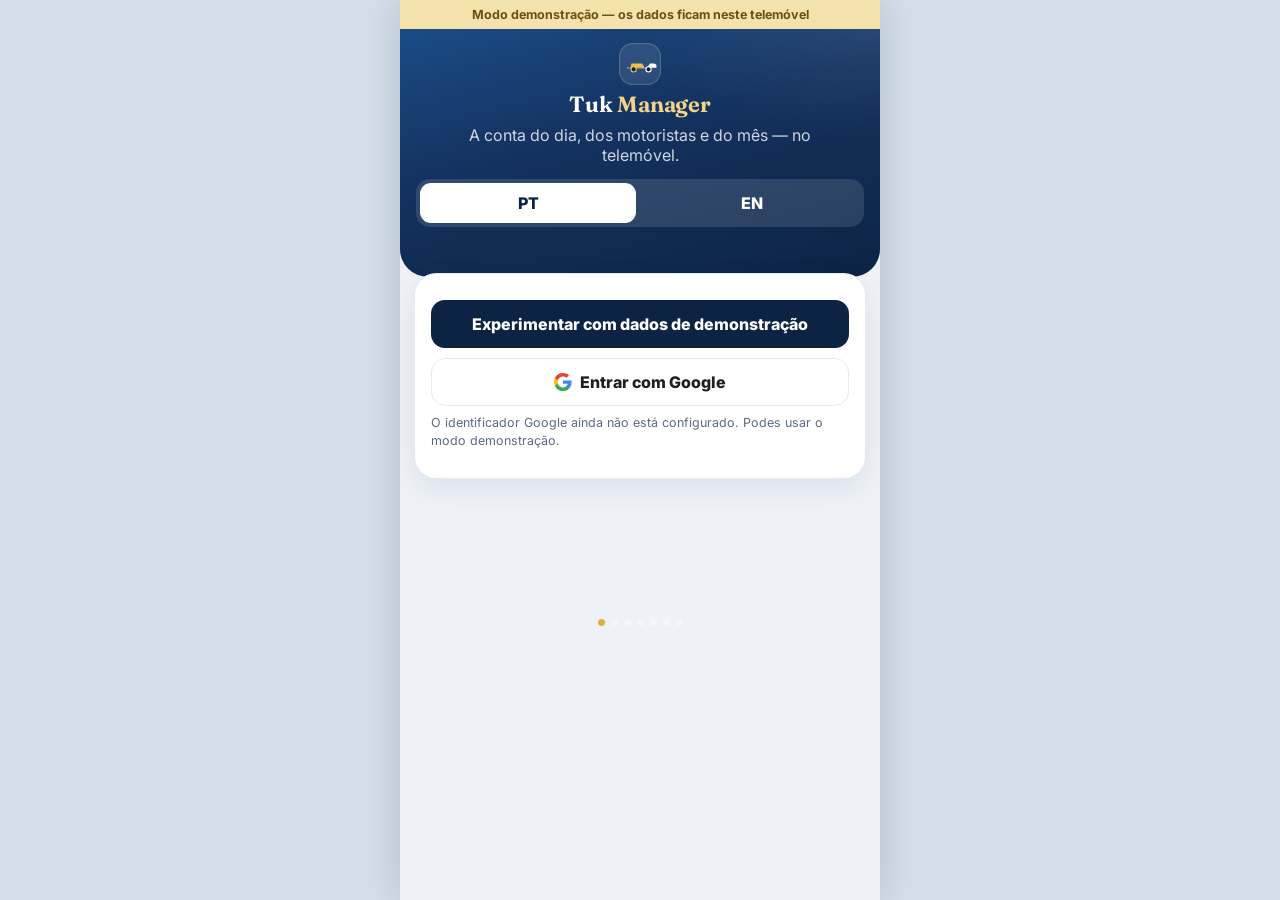
==== manager/index.html @ dd667d5a "Adiciona o Tuk Manager como PWA separada em /manager/. O service worker do Voyager deixa de intercep" ====
<!doctype html>
<html lang="pt-PT">
<head>
  <meta charset="utf-8">
  <meta name="viewport" content="width=device-width, initial-scale=1, viewport-fit=cover">
  <meta name="theme-color" content="#0c2344">
  <meta name="mobile-web-app-capable" content="yes">
  <meta name="apple-mobile-web-app-capable" content="yes">
  <meta name="apple-mobile-web-app-status-bar-style" content="black-translucent">
  <meta name="apple-mobile-web-app-title" content="Tuk Manager">
  <meta name="robots" content="noindex">
  <title>Tuk Manager</title>
  <link rel="manifest" href="manifest.webmanifest">
  <link rel="icon" type="image/png" sizes="32x32" href="icons/favicon-32.png">
  <link rel="apple-touch-icon" href="icons/apple-touch-icon.png">
  <link rel="preconnect" href="https://fonts.googleapis.com">
  <link rel="preconnect" href="https://fonts.gstatic.com" crossorigin>
  <link href="https://fonts.googleapis.com/css2?family=Fraunces:opsz,wght@9..144,560;9..144,650&family=Inter:wght@400;500;600;700;800&display=swap" rel="stylesheet">
  <link rel="stylesheet" href="css/app.css">
</head>
<body>
  <div id="app"><div class="boot"><p>Tuk Manager</p></div></div>
  <script src="config.js"></script>
  <script src="js/calc.js"></script>
  <script src="js/format.js"></script>
  <script src="js/i18n.js"></script>
  <script src="js/store.js"></script>
  <script src="js/google.js"></script>
  <script src="js/app.js"></script>
  <script>
    if ('serviceWorker' in navigator && (location.protocol === 'https:' || location.hostname === 'localhost' || location.hostname === '127.0.0.1')) {
      navigator.serviceWorker.register('./sw.js', { scope: './' }).then(function (reg) {
        if (reg.active) reg.active.postMessage({ type: 'claim' });
      }).catch(function () {});
      navigator.serviceWorker.addEventListener('controllerchange', function () {
        var c = navigator.serviceWorker.controller;
        if (c && c.scriptURL.indexOf('/manager/') === -1) {
          navigator.serviceWorker.getRegistration('./').then(function (reg) {
            if (reg && reg.active) reg.active.postMessage({ type: 'claim' });
          });
        }
      });
    }
  </script>
</body>
</html>
---- manager/css/app.css ----
:root{
  --navy:#0c2344;--navy-2:#14325f;--navy-3:#1b4178;--ink:#14233b;--muted:#5c6b82;--soft:#8b97a8;
  --line:#e6ebf2;--bg:#eef2f7;--card:#fff;--gold:#e0b03a;--gold-2:#f3d48a;--gold-d:#8a6410;
  --gold-bg:#fff8ec;--red:#b42318;--red-bg:#fdeceb;--amber:#9a6708;--amber-bg:#fff4df;
  --green:#0e7a4b;--green-bg:#e7f6ef;--shadow:0 10px 28px rgba(16,40,80,.08);
  --nav:64px;--safe-b:env(safe-area-inset-bottom,0px);--safe-t:env(safe-area-inset-top,0px);
  --serif:'Fraunces',Georgia,serif;--sans:'Inter',system-ui,-apple-system,'Segoe UI',sans-serif;
}
*{box-sizing:border-box;-webkit-tap-highlight-color:transparent}
html,body{margin:0;background:#d5deea;color:var(--ink);font-family:var(--sans);font-size:16px}
body{min-height:100dvh}
button,input,select,textarea{font:inherit;color:inherit}
button{cursor:pointer;border:0;background:none;padding:0}
img,svg{max-width:100%}
#app{max-width:480px;margin:0 auto;min-height:100dvh;background:var(--bg);position:relative;box-shadow:0 0 40px rgba(10,30,60,.16);overflow-x:hidden}
.boot{min-height:100dvh;display:grid;place-items:center;background:var(--navy);color:#fff;font-family:var(--serif);font-size:28px}
.boot p{margin:8px 0 0}
.spinner{width:36px;height:36px;border-radius:50%;border:3px solid rgba(255,255,255,.25);border-top-color:var(--gold);animation:spin .8s linear infinite;margin:0 auto}
@keyframes spin{to{transform:rotate(360deg)}}
.demo-bar,.offline-bar{position:sticky;top:0;z-index:20;text-align:center;font-size:12.5px;font-weight:700;padding:7px 12px}
.demo-bar{background:#f4e2ad;color:#6d5010}
.offline-bar{background:var(--red);color:#fff}
.hero{position:relative;color:#fff;padding:calc(var(--safe-t) + 14px) 16px 28px;background:
  radial-gradient(90% 80% at 100% 0%,rgba(255,255,255,.08),transparent 55%),
  linear-gradient(165deg,#1a4c86 0%,var(--navy-2) 42%,var(--navy) 100%);
  border-radius:0 0 28px 28px}
.hero:after{content:"";position:absolute;left:18px;right:18px;bottom:0;height:2px;background:linear-gradient(90deg,transparent,var(--gold),transparent);opacity:.85}
.hero-top{display:flex;align-items:center;gap:10px}
.logo{width:42px;height:42px;border-radius:14px;display:grid;place-items:center;background:rgba(255,255,255,.1);border:1px solid rgba(255,255,255,.18);flex:none}
.logo svg{width:34px;height:26px}
.brand{font-family:var(--serif);font-weight:650;font-size:22px;letter-spacing:-.01em;line-height:1}
.brand em{font-style:normal;color:var(--gold-2)}
.biz{margin-top:4px;font-size:11px;font-weight:700;letter-spacing:.16em;text-transform:uppercase;color:rgba(255,255,255,.72);white-space:nowrap;overflow:hidden;text-overflow:ellipsis}
.icon-btn{margin-left:auto;width:42px;height:42px;border-radius:14px;display:grid;place-items:center;color:#fff;background:rgba(255,255,255,.1);border:1px solid rgba(255,255,255,.16)}
.icon-btn svg,.step-btn svg{width:22px;height:22px}
.sync{width:8px;height:8px;border-radius:50%;background:#8dcea9;display:inline-block;margin-left:6px;vertical-align:middle}
.sync.wait{background:var(--gold)}
.sync.bad{background:#ffb4a8}
.stepper{display:flex;align-items:center;gap:8px;margin-top:16px}
.step-btn{width:46px;height:46px;border-radius:16px;display:grid;place-items:center;color:#fff;background:rgba(255,255,255,.12);border:1px solid rgba(255,255,255,.16);flex:none}
.step-mid{flex:1;min-width:0;text-align:center;position:relative}
.kicker{font-size:11.5px;font-weight:800;letter-spacing:.12em;text-transform:uppercase;color:var(--gold-2)}
.hero .date-title{font-family:var(--serif);font-size:28px;font-weight:650;line-height:1.15;margin-top:2px}
.step-mid input[type=date],.step-mid input[type=month]{position:absolute;inset:0;opacity:0;width:100%;height:100%}
.page{padding:14px 14px calc(var(--nav) + var(--safe-b) + 56px);margin-top:-18px;position:relative;z-index:1}
.page.sub{margin-top:-10px}
.card{background:var(--card);border-radius:22px;box-shadow:var(--shadow);padding:16px;margin-bottom:12px;border:1px solid rgba(226,232,241,.9)}
.card h2,.card h3{margin:0;font-size:17px;font-weight:800}
.subline{color:var(--muted);font-size:13px;margin-top:2px}
.row-between{display:flex;align-items:center;justify-content:space-between;gap:10px}
.money{font-variant-numeric:tabular-nums;font-weight:800;letter-spacing:-.03em}
.money.xl{font-size:34px;color:var(--navy);line-height:1.05}
.money.lg{font-size:28px;color:var(--navy)}
.money.md{font-size:18px}
.muted{color:var(--muted)}
.soft{color:var(--soft)}
.driver-scroller{display:flex;gap:8px;overflow-x:auto;padding:4px 2px 8px;scroll-snap-type:x mandatory;margin:0 -4px}
.driver-scroller::-webkit-scrollbar{display:none}
.driver-chip{scroll-snap-align:start;min-width:84px;max-width:110px;border-radius:16px;padding:8px 8px 10px;text-align:center;border:1.5px solid transparent;color:var(--ink)}
.driver-chip.on{background:#fff;border-color:var(--navy-3);box-shadow:var(--shadow)}
.av{width:36px;height:36px;border-radius:50%;display:grid;place-items:center;color:#fff;font-weight:800;margin:0 auto 6px;position:relative}
.av .crown{position:absolute;top:-7px;right:-6px;width:16px;height:16px}
.dn{display:block;font-weight:800;font-size:14px;white-space:nowrap;overflow:hidden;text-overflow:ellipsis}
.dt{display:block;color:var(--muted);font-size:11.5px;font-weight:600;white-space:nowrap;overflow:hidden;text-overflow:ellipsis}
.tuk-card{display:flex;gap:12px;align-items:center}
.tuk-num{width:48px;height:48px;border-radius:16px;background:var(--navy);color:#fff;display:grid;place-items:center;font-weight:800;font-size:20px;flex:none}
.pills{display:flex;flex-wrap:wrap;gap:6px;margin-top:6px}
.pill{font-size:12px;font-weight:700;background:var(--bg);border-radius:999px;padding:4px 8px;color:var(--navy-2)}
.pill.gold{background:var(--gold-bg);color:var(--gold-d)}
.btn{display:inline-flex;align-items:center;justify-content:center;gap:8px;min-height:48px;padding:0 16px;border-radius:14px;font-weight:800;background:var(--navy);color:#fff}
.btn.block{width:100%;margin-top:10px}
.btn.gold{background:transparent;color:var(--gold-d);border:1.5px solid #efd7a0;background:var(--gold-bg)}
.btn.ghost{background:#fff;color:var(--navy);border:1.5px solid var(--line)}
.btn.danger{background:var(--red-bg);color:var(--red)}
.btn.google{background:#fff;color:#1f1f1f;border:1.5px solid var(--line)}
.btn:disabled{opacity:.45}
.btn svg{width:18px;height:18px}
.add-row{display:flex;gap:8px;margin-top:12px}
.add-row input{flex:1;min-width:0}
input,select{width:100%;min-height:48px;border-radius:14px;border:1.5px solid var(--line);background:#fff;padding:0 12px;outline:none}
input:focus,select:focus{border-color:var(--navy-3)}
label.field{display:block;margin:10px 0}
label.field span{display:block;font-size:12.5px;font-weight:700;color:var(--muted);margin-bottom:6px}
.chips{display:flex;flex-wrap:wrap;gap:8px;margin-top:10px}
.chip{min-height:40px;padding:0 12px;border-radius:12px;background:#f4f7fb;border:1px solid #e1e8f2;font-weight:800;color:var(--navy)}
.chip.on{background:var(--gold-bg);border-color:#efd7a0;color:var(--gold-d)}
.zero{margin-top:10px;width:100%;text-align:center;color:var(--muted);font-weight:700;font-size:14px;padding:8px;border:1px dashed var(--line);border-radius:12px}
.share{background:linear-gradient(#fffdf8,#fff8ec);border-color:#f0e2bf}
.share .money{color:var(--gold-d)}
.tag{font-size:11px;font-weight:800;letter-spacing:.08em;text-transform:uppercase;border:1px solid #efd7a0;color:var(--gold-d);border-radius:999px;padding:4px 8px}
.exp-line{display:flex;align-items:center;gap:10px;padding:8px 0;border-top:1px solid var(--line)}
.exp-line:first-of-type{border-top:0}
.exp-ic{width:36px;height:36px;border-radius:12px;background:#f4f7fb;display:grid;place-items:center;flex:none;color:var(--navy-3)}
.exp-ic svg{width:18px;height:18px}
.plus{width:36px;height:36px;border-radius:50%;background:var(--navy);color:#fff;display:grid;place-items:center;flex:none}
.plus svg{width:16px;height:16px}
.note{font-size:12.5px;color:var(--muted);margin-top:8px;line-height:1.4}
.day-sum{display:grid;grid-template-columns:1.15fr repeat(3,1fr);gap:6px;align-items:end}
.day-sum .lbl{font-size:11px;font-weight:800;letter-spacing:.06em;text-transform:uppercase;color:var(--gold-d)}
.day-sum b{display:block;font-size:13.5px;margin-top:2px}
.day-sum span{display:block;font-size:10.5px;color:var(--muted);font-weight:700}
.nav{position:fixed;left:0;right:0;bottom:0;z-index:15;max-width:480px;margin:0 auto;height:calc(var(--nav) + var(--safe-b));padding:6px 8px var(--safe-b);background:rgba(255,255,255,.96);backdrop-filter:blur(10px);display:flex;border-top:1px solid var(--line)}
.nav button{flex:1;display:flex;flex-direction:column;align-items:center;gap:2px;color:var(--soft);font-size:10.5px;font-weight:700;min-width:0}
.nav button svg{width:22px;height:22px}
.nav button.on{color:var(--navy)}
.nav button.on .ic{background:var(--navy);color:#fff;border-radius:12px;padding:4px 10px;display:grid}
.section{font-size:12px;font-weight:800;letter-spacing:.12em;text-transform:uppercase;color:var(--soft);margin:16px 6px 8px}
.list-btn{width:100%;display:flex;align-items:center;gap:12px;text-align:left;padding:12px 0;border-top:1px solid var(--line);background:transparent}
.list-btn:first-child{border-top:0}
.ic-blob{width:40px;height:40px;border-radius:14px;display:grid;place-items:center;flex:none}
.ic-blob svg{width:20px;height:20px}
.ic-blob.navy{background:#e8f0fb;color:var(--navy-3)}
.ic-blob.gold{background:var(--gold-bg);color:var(--gold-d)}
.ic-blob.green{background:var(--green-bg);color:var(--green)}
.grow{flex:1;min-width:0}
.grow b{display:block}
.grow small{color:var(--muted);font-size:12.5px}
.chev{color:var(--soft)}
.badge{font-size:12px;font-weight:800;padding:4px 8px;border-radius:999px;background:var(--bg);color:var(--navy)}
.badge.red{background:var(--red-bg);color:var(--red)}
.badge.amber{background:var(--amber-bg);color:var(--amber)}
.badge.green{background:var(--green-bg);color:var(--green)}
.due{color:#fff;border:0;background:linear-gradient(160deg,#e25b3a,#b42318)}
.due.amber{background:linear-gradient(160deg,#f0b429,#c4841a)}
.due.green{background:linear-gradient(160deg,#1aa36a,#0e7a4b)}
.due .money,.due .subline,.due h2{color:#fff}
.due .subline{color:rgba(255,255,255,.85)}
.split{display:grid;grid-template-columns:1fr 1fr;gap:8px;margin-top:10px}
.split div{background:rgba(255,255,255,.14);border-radius:14px;padding:10px}
.stats{display:grid;grid-template-columns:repeat(3,1fr);gap:8px;text-align:center}
.stats b{display:block;font-size:18px;margin-top:2px}
.bar{height:8px;border-radius:8px;background:#e7eef8;overflow:hidden;margin-top:8px}
.bar i{display:block;height:100%;background:linear-gradient(90deg,var(--gold),var(--gold-2));border-radius:8px}
.mov{display:flex;gap:8px;align-items:flex-start;padding:10px 0;border-top:1px solid var(--line)}
.mov .when{font-weight:800}
.mov .det{color:var(--muted);font-size:12.5px;margin-top:2px}
.mov .amt{text-align:right;font-weight:800;white-space:nowrap}
.mov .amt small{display:block;font-weight:600;color:var(--muted)}
.mov.late .when,.mov.late .amt{color:var(--red)}
.mov.pay .amt{color:var(--green)}
.quick{display:flex;gap:8px}
.quick button{flex:1;min-height:52px;border-radius:14px;border:1.5px solid var(--line);background:#fff;font-weight:800;font-size:13px}
.quick button.on{border-color:var(--navy);background:#eef3fb}
.quick button small{display:block;font-weight:600;color:var(--muted)}
.lang{display:flex;gap:8px;background:rgba(255,255,255,.12);padding:4px;border-radius:14px;margin:14px 0}
.lang button{flex:1;min-height:40px;border-radius:11px;color:#fff;font-weight:800}
.lang button.on{background:#fff;color:var(--navy)}
.dots{display:flex;gap:6px;justify-content:center;margin-top:8px}
.dots i{width:7px;height:7px;border-radius:50%;background:rgba(255,255,255,.35)}
.dots i.on{background:var(--gold)}
.hero.center{text-align:center;padding-bottom:36px}
.hero.center .logo{margin:0 auto 8px}
.person{display:flex;gap:12px;align-items:center}
.person .who b{display:block}
.dot{width:8px;height:8px;border-radius:50%;background:var(--green);display:inline-block;margin-right:4px}
.soon{opacity:.55}
.savebar{position:fixed;left:0;right:0;bottom:0;z-index:16;max-width:480px;margin:0 auto;display:flex;gap:8px;padding:10px 14px calc(10px + var(--safe-b));background:rgba(255,255,255,.96);border-top:1px solid var(--line)}
.savebar .btn{flex:1;margin:0}
.page.has-save{padding-bottom:calc(84px + var(--safe-b))}
.seg{display:flex;background:#f3f6fb;border-radius:12px;padding:3px;margin-top:8px}
.seg button{flex:1;min-height:36px;border-radius:10px;font-weight:800;font-size:14px;color:var(--muted)}
.seg button.on{background:#fff;color:var(--navy);box-shadow:0 1px 4px rgba(16,40,80,.08)}
.switch{width:48px;height:28px;border-radius:999px;background:#d5deea;position:relative;flex:none}
.switch.on{background:var(--navy)}
.switch i{position:absolute;top:3px;left:3px;width:22px;height:22px;border-radius:50%;background:#fff;transition:transform .15s}
.switch.on i{transform:translateX(20px)}
.type-card{border:1px solid var(--line);border-radius:18px;padding:12px;margin-bottom:10px;background:#fff}
.type-card.new{background:#fffbeb;border-color:#f0e2bf}
.handle{width:28px;color:var(--soft);font-weight:800;letter-spacing:-1px;cursor:grab}
.h-bars{display:flex;flex-direction:column;gap:8px}
.h-bar{display:grid;grid-template-columns:92px 1fr auto;gap:8px;align-items:center;font-size:13px}
.h-bar b{text-align:right}
.h-bar .track{height:10px;background:#e7eef8;border-radius:8px;overflow:hidden}
.h-bar .track i{display:block;height:100%;background:var(--navy-3);border-radius:8px}
.chart{width:100%;height:auto}
.chart rect{fill:#c5d4ea}
.chart rect.hi{fill:var(--navy)}
.chart text{font-size:9px;fill:var(--muted)}
.line{display:flex;justify-content:space-between;gap:12px;padding:7px 0;border-top:1px dashed var(--line);font-size:14.5px}
.line b{white-space:nowrap}
.backdrop{position:fixed;inset:0;z-index:40;background:rgba(10,24,48,.46);display:flex;align-items:flex-end;justify-content:center}
.sheet{width:min(480px,100%);background:#fff;border-radius:24px 24px 0 0;padding:12px 16px calc(18px + var(--safe-b));max-height:88dvh;overflow:auto}
.grab{width:42px;height:4px;border-radius:4px;background:#d5deea;margin:4px auto 12px}
.choice{width:100%;text-align:left;padding:12px;border-radius:16px;border:1.5px solid var(--line);margin-bottom:8px;display:flex;gap:10px;align-items:center}
.choice.on{border-color:var(--navy);background:#f4f8fd}
.toast{position:fixed;left:50%;bottom:calc(var(--nav) + var(--safe-b) + 12px);transform:translateX(-50%) translateY(12px);max-width:440px;width:calc(100% - 28px);background:var(--navy);color:#fff;border-radius:14px;padding:12px 14px;z-index:50;opacity:0;pointer-events:none;transition:.2s}
.toast.show{opacity:1;transform:translateX(-50%) translateY(0)}
.toast.err{background:var(--red)}
.report{background:#fff}
.report header.band{background:var(--navy);color:#fff;border-radius:18px;padding:18px;margin-bottom:12px}
.report h1{font-family:var(--serif);margin:0;font-weight:650}
.report table{width:100%;border-collapse:collapse;font-size:13px}
.report th,.report td{text-align:left;padding:6px 4px;border-bottom:1px solid var(--line);vertical-align:top}
.report th{font-size:11px;letter-spacing:.06em;text-transform:uppercase;color:var(--muted)}
.help{font-size:13px;color:var(--muted);line-height:1.45}
.empty{text-align:center;padding:18px 8px;color:var(--muted)}
.dragging{opacity:.6}
@media (min-width:520px){
  .nav,.savebar{left:50%;right:auto;transform:translateX(-50%);width:480px}
}
@media print{
  body{background:#fff}
  #app{max-width:none;box-shadow:none}
  .nav,.demo-bar,.offline-bar,.no-print,.savebar,.toast{display:none !important}
  .page{margin:0;padding:0 0 12px}
}
@media (prefers-reduced-motion:reduce){*{animation:none !important;transition:none !important}}
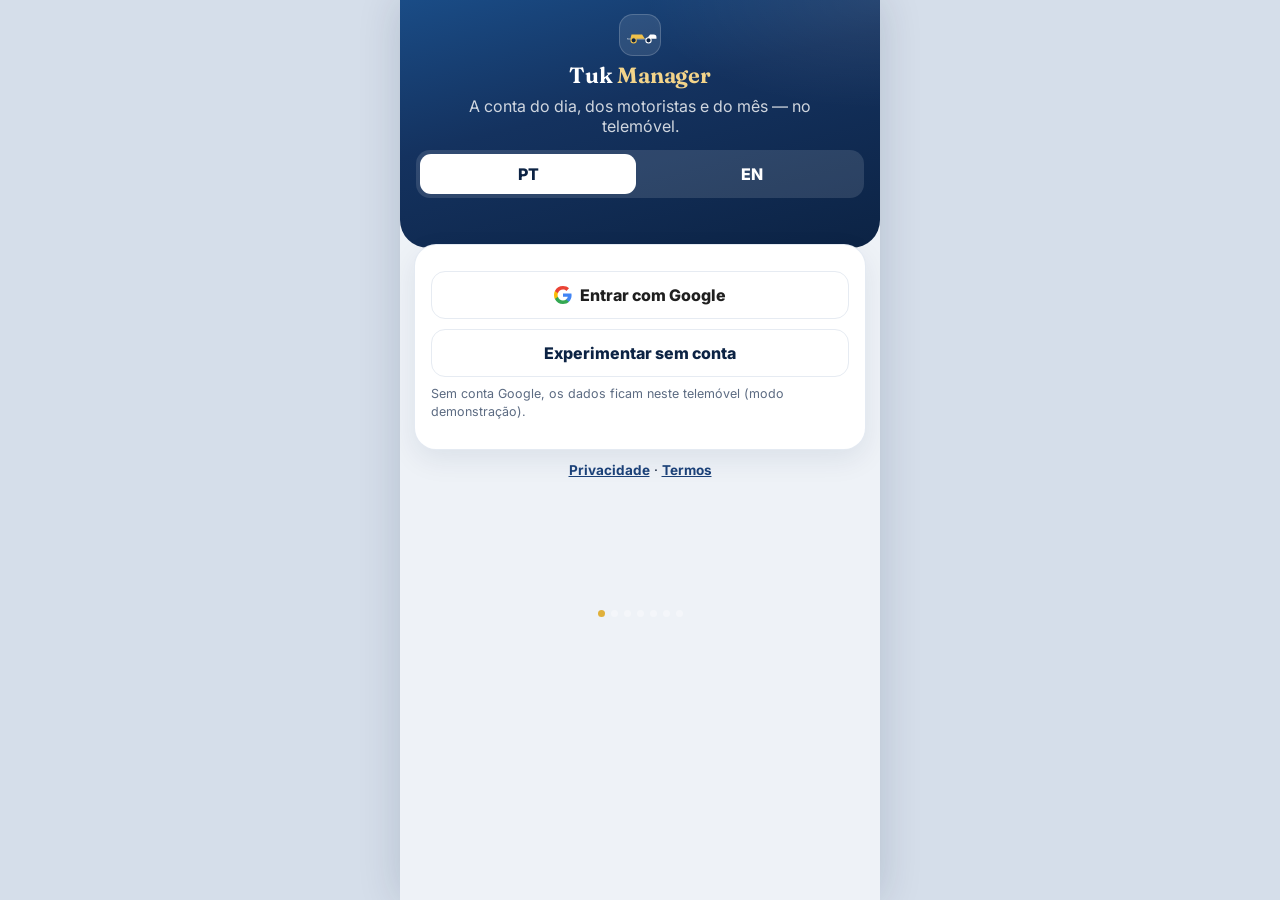
==== commit 73749220: "Liga o client ID Google e publica privacidade e termos. A entrada oferece Google e Experimentar sem " ====
--- a/manager/index.html
+++ b/manager/index.html
@@ -19,7 +19,7 @@
   <link rel="stylesheet" href="css/app.css">
 </head>
 <body>
-  <div id="app"><div class="boot"><p>Tuk Manager</p></div></div>
+  <div id="app"><div class="boot"><p>Tuk Manager</p><p class="legal"><a href="privacy.html">Privacidade</a> · <a href="terms.html">Termos</a></p></div></div>
   <script src="config.js"></script>
   <script src="js/calc.js"></script>
   <script src="js/format.js"></script>
--- a/manager/css/app.css
+++ b/manager/css/app.css
@@ -193,6 +193,14 @@
 .report th,.report td{text-align:left;padding:6px 4px;border-bottom:1px solid var(--line);vertical-align:top}
 .report th{font-size:11px;letter-spacing:.06em;text-transform:uppercase;color:var(--muted)}
 .help{font-size:13px;color:var(--muted);line-height:1.45}
+.legal{text-align:center;margin:12px 8px 4px;font-size:13.5px}
+.legal a{color:var(--navy-3);font-weight:700}
+a.brand{color:#fff;text-decoration:none}
+.page.legal-page{margin-top:0;padding-bottom:36px}
+.legal-page h1{font-family:var(--serif);font-size:28px;margin:0 0 8px}
+.legal-page h2{font-size:16px;margin:18px 0 6px}
+.legal-page p,.legal-page li{font-size:15px;line-height:1.5}
+.legal-page ul{margin:8px 0;padding-left:18px}
 .empty{text-align:center;padding:18px 8px;color:var(--muted)}
 .dragging{opacity:.6}
 @media (min-width:520px){
